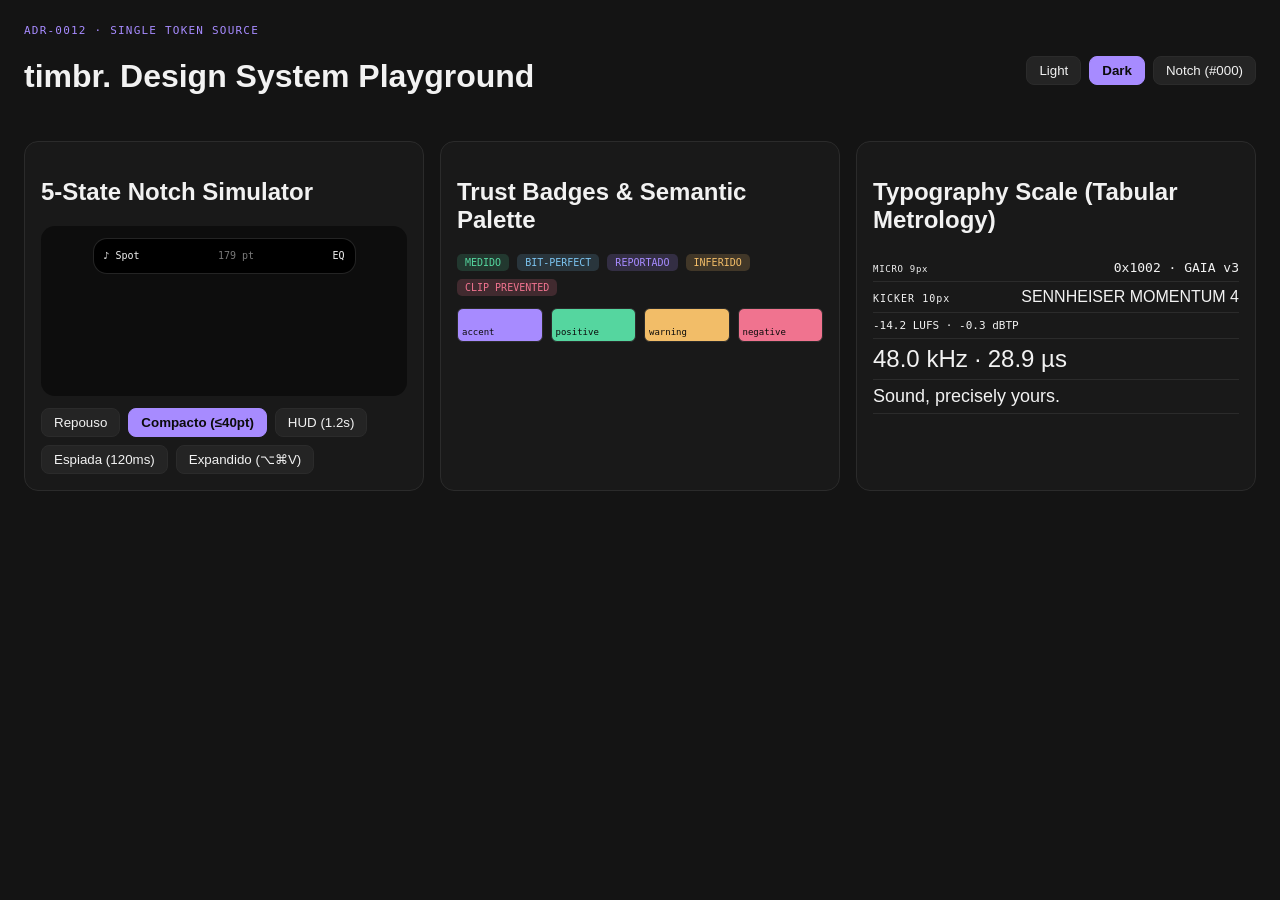
==== design-system/playground/index.html @ c89e57fb "feat(app,extensions,ds): implement timbr. macOS app, MV3 extensions, playground and CI Signed-off-by" ====
<!doctype html>
<html lang="pt-BR" data-surface="dark">
<head>
  <meta charset="utf-8" />
  <meta name="viewport" content="width=device-width, initial-scale=1" />
  <title>timbr. — Design System Playground</title>
  <link rel="stylesheet" href="../generated/tokens.css" />
  <link rel="stylesheet" href="styles.css" />
</head>
<body>
  <header class="topbar">
    <div>
      <div class="eyebrow">ADR-0012 · SINGLE TOKEN SOURCE</div>
      <h1>timbr. Design System Playground</h1>
    </div>
    <div class="surface-switch" role="group" aria-label="Surface mode">
      <button data-surface-btn="light">Light</button>
      <button data-surface-btn="dark" class="active">Dark</button>
      <button data-surface-btn="notch">Notch (#000)</button>
    </div>
  </header>

  <main class="grid">
    <section class="card">
      <h2>5-State Notch Simulator</h2>
      <div class="notch-stage">
        <div id="notchPreview" class="notch-box state-compact">
          <span class="ear left">♪ Spot</span>
          <span class="hardware-notch">179 pt</span>
          <span class="ear right">EQ</span>
        </div>
      </div>
      <div class="pill-row">
        <button data-notch-state="resting">Repouso</button>
        <button data-notch-state="compact" class="active">Compacto (≤40pt)</button>
        <button data-notch-state="hud">HUD (1.2s)</button>
        <button data-notch-state="peek">Espiada (120ms)</button>
        <button data-notch-state="expanded">Expandido (⌥⌘V)</button>
      </div>
    </section>

    <section class="card">
      <h2>Trust Badges & Semantic Palette</h2>
      <div class="badges">
        <span class="badge pos">MEDIDO</span>
        <span class="badge info">BIT-PERFECT</span>
        <span class="badge accent">REPORTADO</span>
        <span class="badge warn">INFERIDO</span>
        <span class="badge neg">CLIP PREVENTED</span>
      </div>
      <div class="swatches" id="swatches"></div>
    </section>

    <section class="card">
      <h2>Typography Scale (Tabular Metrology)</h2>
      <div class="type-row"><span class="micro">MICRO 9px</span><code>0x1002 · GAIA v3</code></div>
      <div class="type-row"><span class="kicker">KICKER 10px</span><span>SENNHEISER MOMENTUM 4</span></div>
      <div class="type-row"><span class="mono-val">-14.2 LUFS · -0.3 dBTP</span></div>
      <div class="type-row"><span class="medium-val">48.0 kHz · 28.9 µs</span></div>
      <div class="type-row"><span class="card-title">Sound, precisely yours.</span></div>
    </section>
  </main>
  <script src="app.js"></script>
</body>
</html>
---- design-system/generated/tokens.css ----
/* GENERATED FILE - DO NOT EDIT BY HAND (ADR-0012) */
:root {
  --timbre-bg-canvas: #FAFAFA;
  --timbre-bg-surface: #FFFFFF;
  --timbre-bg-raised: #FFFFFF;
  --timbre-bg-track: #F8F8F8;
  --timbre-ink-primary: #0B0B0B;
  --timbre-ink-secondary: #585858;
  --timbre-ink-muted: #7D7D7D;
  --timbre-line-default: #E9E9E9;
  --timbre-line-subtle: #F3F3F3;
  --timbre-line-strong: #C4C4C4;
  --timbre-accent-base: #7747FF;
  --timbre-accent-strong: #5528CE;
  --timbre-accent-subtle: rgba(119, 71, 255, 0.13);
  --timbre-accent-controlOn: #7747FF;
  --timbre-semantic-positive: #00774D;
  --timbre-semantic-warning: #9F6202;
  --timbre-semantic-negative: #BB2C54;
  --timbre-semantic-info: #136D9E;
  --timbre-space-1: 4px;
  --timbre-space-2: 8px;
  --timbre-space-3: 12px;
  --timbre-space-4: 16px;
  --timbre-space-5: 20px;
  --timbre-space-6: 24px;
  --timbre-space-8: 32px;
  --timbre-space-10: 40px;
  --timbre-space-12: 48px;
  --timbre-space-16: 64px;
  --timbre-radius-badge: 5px;
  --timbre-radius-control: 8px;
  --timbre-radius-card: 14px;
  --timbre-radius-notchExpanded: 22px;
  --timbre-radius-pill: 9999px;
  --timbre-border-hairlineNotch: 0.5px;
  --timbre-border-default: 1px;
  --timbre-ease-enter: cubic-bezier(0.16, 1, 0.3, 1);
  --timbre-ease-standard: cubic-bezier(0.22, 1, 0.36, 1);
  --timbre-ease-exit: cubic-bezier(0.7, 0, 0.84, 0);
  --timbre-ease-inOut: cubic-bezier(0.65, 0, 0.35, 1);
  --timbre-ease-pressOut: cubic-bezier(0.23, 1, 0.32, 1);
  --timbre-font-sans: Geist, 'SF Pro Text', -apple-system, sans-serif;
  --timbre-font-mono: 'Geist Mono', 'SF Mono', ui-monospace, monospace;
  --timbre-font-serif: 'Geist Serif', 'New York', Georgia, serif;
  --timbre-type-micro-size: 9px;
  --timbre-type-micro-weight: 400;
  --timbre-type-micro-tracking: 0.72px;
  --timbre-type-micro-line-height: 1.2;
  --timbre-type-kicker-size: 10px;
  --timbre-type-kicker-weight: 500;
  --timbre-type-kicker-tracking: 1.0px;
  --timbre-type-kicker-line-height: 1.3;
  --timbre-type-eyebrow-size: 11px;
  --timbre-type-eyebrow-weight: 500;
  --timbre-type-eyebrow-tracking: 1.21px;
  --timbre-type-eyebrow-line-height: 1.4;
  --timbre-type-monoValue-size: 11px;
  --timbre-type-monoValue-weight: 400;
  --timbre-type-monoValue-tracking: 0.22px;
  --timbre-type-monoValue-line-height: 1.3;
  --timbre-type-caption-size: 11px;
  --timbre-type-caption-weight: 400;
  --timbre-type-caption-tracking: -0.11px;
  --timbre-type-caption-line-height: 1.45;
  --timbre-type-small-size: 12px;
  --timbre-type-small-weight: 400;
  --timbre-type-small-tracking: -0.12px;
  --timbre-type-small-line-height: 1.4;
  --timbre-type-body-size: 13.5px;
  --timbre-type-body-weight: 400;
  --timbre-type-body-tracking: -0.14px;
  --timbre-type-body-line-height: 1.4;
  --timbre-type-prose-size: 14.5px;
  --timbre-type-prose-weight: 400;
  --timbre-type-prose-tracking: -0.15px;
  --timbre-type-prose-line-height: 1.6;
  --timbre-type-cardTitle-size: 18px;
  --timbre-type-cardTitle-weight: 500;
  --timbre-type-cardTitle-tracking: -0.45px;
  --timbre-type-cardTitle-line-height: 1.25;
  --timbre-type-mediumValue-size: 24px;
  --timbre-type-mediumValue-weight: 500;
  --timbre-type-mediumValue-tracking: -0.96px;
  --timbre-type-mediumValue-line-height: 1.0;
  --timbre-type-displayValue-size: 36px;
  --timbre-type-displayValue-weight: 500;
  --timbre-type-displayValue-tracking: -1.62px;
  --timbre-type-displayValue-line-height: 1.05;
  --timbre-type-heroTitle-size: 45px;
  --timbre-type-heroTitle-weight: 500;
  --timbre-type-heroTitle-tracking: -2.25px;
  --timbre-type-heroTitle-line-height: 1.01;
  --timbre-type-lyric-size: 16px;
  --timbre-type-lyric-weight: 400;
  --timbre-type-lyric-tracking: -0.08px;
  --timbre-type-lyric-line-height: 1.45;
}
[data-timbre-surface="dark"] {
  --timbre-bg-canvas: #141414;
  --timbre-bg-surface: #191919;
  --timbre-bg-raised: #1F1F1F;
  --timbre-bg-track: #242424;
  --timbre-ink-primary: #F2F2F2;
  --timbre-ink-secondary: #B4B4B4;
  --timbre-ink-muted: #8C8C8C;
  --timbre-line-default: #2B2B2B;
  --timbre-line-subtle: #222222;
  --timbre-line-strong: #484848;
  --timbre-accent-base: #A78BFF;
  --timbre-accent-strong: #C7B7FF;
  --timbre-accent-subtle: rgba(119, 71, 255, 0.22);
  --timbre-accent-controlOn: #8A66FF;
  --timbre-semantic-positive: #55D69F;
  --timbre-semantic-warning: #F2BD68;
  --timbre-semantic-negative: #F0738F;
  --timbre-semantic-info: #7CC4F0;
}
[data-timbre-surface="notch"] {
  --timbre-bg-canvas: #000000;
  --timbre-bg-surface: #000000;
  --timbre-bg-raised: rgba(255, 255, 255, 0.07);
  --timbre-bg-track: rgba(255, 255, 255, 0.12);
  --timbre-ink-primary: #F2F2F2;
  --timbre-ink-secondary: #B4B4B4;
  --timbre-ink-muted: #7A7A7A;
  --timbre-line-default: rgba(255, 255, 255, 0.11);
  --timbre-line-subtle: rgba(255, 255, 255, 0.07);
  --timbre-line-strong: rgba(255, 255, 255, 0.28);
  --timbre-accent-base: #A78BFF;
  --timbre-accent-strong: #C7B7FF;
  --timbre-accent-subtle: rgba(119, 71, 255, 0.26);
  --timbre-accent-controlOn: #A78BFF;
  --timbre-semantic-positive: #55D69F;
  --timbre-semantic-warning: #F2BD68;
  --timbre-semantic-negative: #F0738F;
  --timbre-semantic-info: #7CC4F0;
}
---- design-system/playground/styles.css ----
/* Consumes ../generated/tokens.css directly */
[data-surface="light"] {
  --s-canvas: var(--timbre-bg-canvas);
  --s-surface: var(--timbre-bg-surface);
  --s-track: var(--timbre-bg-track);
  --s-ink: var(--timbre-ink-primary);
  --s-ink2: var(--timbre-ink-secondary);
  --s-line: var(--timbre-line-default);
  --s-accent: var(--timbre-accent-base);
}
[data-surface="dark"] {
  --s-canvas: #141414;
  --s-surface: #191919;
  --s-track: #242424;
  --s-ink: #F2F2F2;
  --s-ink2: #B4B4B4;
  --s-line: #2B2B2B;
  --s-accent: #A78BFF;
}
[data-surface="notch"] {
  --s-canvas: #000000;
  --s-surface: #000000;
  --s-track: rgba(255,255,255,0.12);
  --s-ink: #F2F2F2;
  --s-ink2: #B4B4B4;
  --s-line: rgba(255,255,255,0.11);
  --s-accent: #A78BFF;
}
* { box-sizing: border-box; }
body {
  margin: 0; padding: var(--timbre-space-6);
  background: var(--s-canvas); color: var(--s-ink);
  font-family: var(--timbre-font-sans);
  transition: background 240ms var(--timbre-ease-standard);
}
.topbar { display: flex; justify-content: space-between; align-items: center; margin-bottom: var(--timbre-space-6); }
.eyebrow { font-family: var(--timbre-font-mono); font-size: var(--timbre-type-eyebrow-size); letter-spacing: var(--timbre-type-eyebrow-tracking); color: var(--s-accent); }
.grid { display: grid; grid-template-columns: repeat(auto-fit, minmax(320px, 1fr)); gap: var(--timbre-space-4); }
.card { background: var(--s-surface); border: 1px solid var(--s-line); border-radius: var(--timbre-radius-card); padding: var(--timbre-space-4); }
.surface-switch, .pill-row, .badges { display: flex; flex-wrap: wrap; gap: var(--timbre-space-2); }
button { background: var(--s-track); color: var(--s-ink); border: 1px solid var(--s-line); border-radius: var(--timbre-radius-control); padding: 6px 12px; cursor: pointer; }
button.active { background: var(--s-accent); color: #0B0B0B; border-color: var(--s-accent); font-weight: 600; }
.notch-stage { background: #0D0D0D; border-radius: var(--timbre-radius-card); min-height: 170px; display: flex; justify-content: center; align-items: flex-start; padding-top: 12px; margin-bottom: var(--timbre-space-3); }
.notch-box { background: #000000; color: #F2F2F2; border: 1px solid rgba(255,255,255,0.14); transition: all 320ms var(--timbre-ease-enter); display: flex; align-items: center; justify-content: space-between; padding: 0 10px; }
.notch-box.state-resting { width: 179px; height: 32px; border-radius: 0 0 12px 12px; font-size: 10px; justify-content: center; color: #7A7A7A; }
.notch-box.state-compact { width: 263px; height: 36px; border-radius: 14px; }
.notch-box.state-hud { width: 300px; height: 54px; border-radius: 22px; }
.notch-box.state-peek { width: 340px; height: 104px; border-radius: 22px; }
.notch-box.state-expanded { width: 380px; height: 150px; border-radius: 22px; }
.ear { font-family: var(--timbre-font-mono); font-size: 10px; max-width: 40px; overflow: hidden; }
.hardware-notch { font-family: var(--timbre-font-mono); font-size: 10px; color: #7A7A7A; }
.badge { font-family: var(--timbre-font-mono); font-size: 10px; padding: 3px 8px; border-radius: var(--timbre-radius-badge); }
.badge.pos { background: rgba(85,214,159,0.16); color: #55D69F; }
.badge.info { background: rgba(124,196,240,0.16); color: #7CC4F0; }
.badge.accent { background: rgba(167,139,255,0.18); color: #A78BFF; }
.badge.warn { background: rgba(242,189,104,0.18); color: #F2BD68; }
.badge.neg { background: rgba(240,115,143,0.18); color: #F0738F; }
.swatches { display: grid; grid-template-columns: repeat(4, 1fr); gap: 8px; margin-top: 12px; }
.swatch { height: 34px; border-radius: 6px; border: 1px solid var(--s-line); display: flex; align-items: flex-end; padding: 4px; font-size: 9px; font-family: var(--timbre-font-mono); }
.type-row { display: flex; justify-content: space-between; align-items: baseline; padding: 6px 0; border-bottom: 1px solid var(--s-line); }
.micro { font-family: var(--timbre-font-mono); font-size: 9px; letter-spacing: 0.72px; }
.kicker { font-family: var(--timbre-font-mono); font-size: 10px; letter-spacing: 1px; }
.mono-val { font-family: var(--timbre-font-mono); font-size: 11px; font-variant-numeric: tabular-nums; }
.medium-val { font-size: 24px; font-weight: 500; font-variant-numeric: tabular-nums; }
.card-title { font-size: 18px; font-weight: 500; }
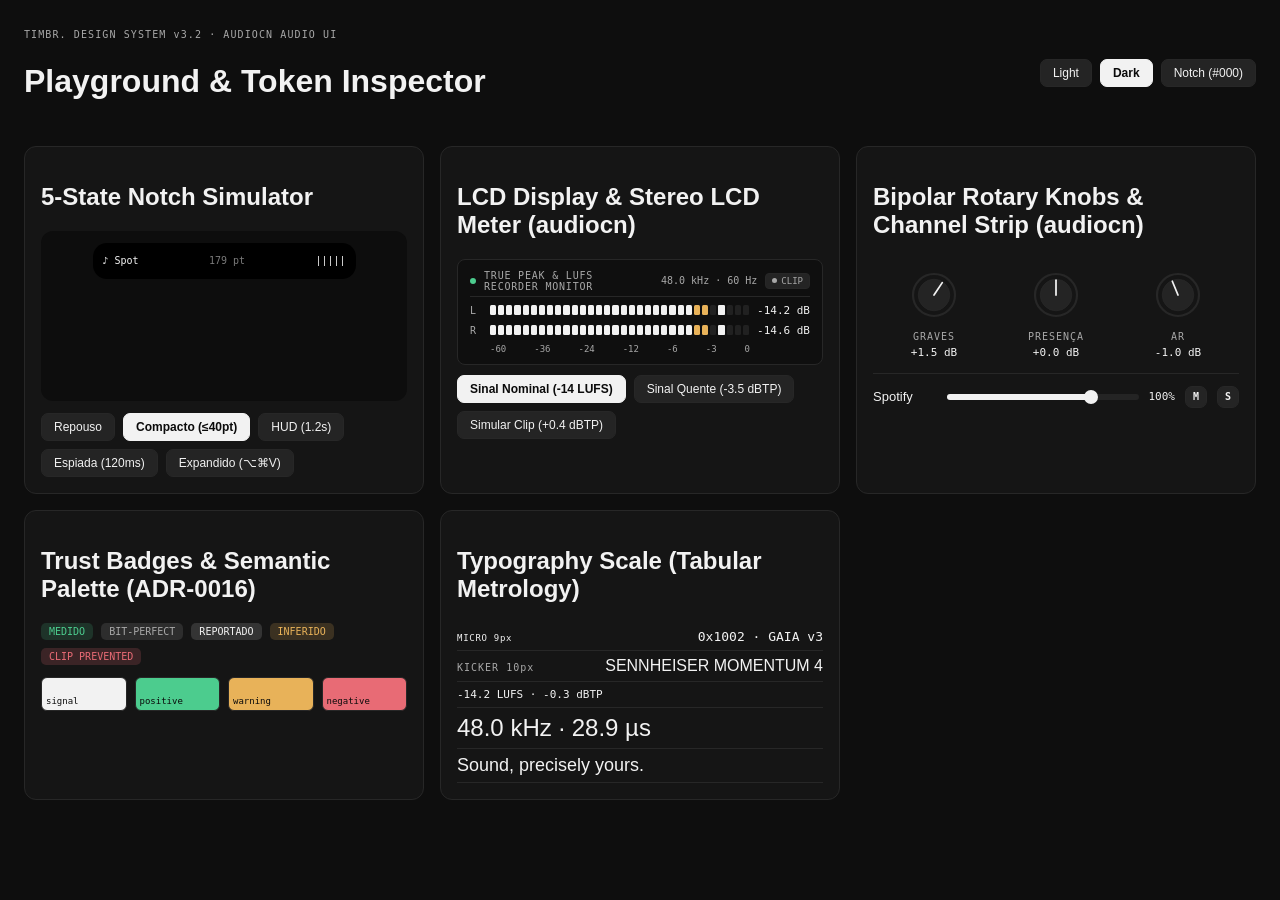
==== commit 01d8d13d: "feat(ui): adopt audiocn audio UI primitives, metrology math & LCD/knob console controls" ====
--- a/design-system/playground/index.html
+++ b/design-system/playground/index.html
@@ -2,18 +2,17 @@
 <html lang="pt-BR" data-surface="dark">
 <head>
   <meta charset="utf-8" />
-  <meta name="viewport" content="width=device-width, initial-scale=1" />
-  <title>timbr. — Design System Playground</title>
+  <title>timbr. Design System Playground v3.2 (audiocn Audio UI)</title>
   <link rel="stylesheet" href="../generated/tokens.css" />
   <link rel="stylesheet" href="styles.css" />
 </head>
 <body>
   <header class="topbar">
     <div>
-      <div class="eyebrow">ADR-0012 · SINGLE TOKEN SOURCE</div>
-      <h1>timbr. Design System Playground</h1>
+      <span class="eyebrow">TIMBR. DESIGN SYSTEM v3.2 · AUDIOCN AUDIO UI</span>
+      <h1>Playground &amp; Token Inspector</h1>
     </div>
-    <div class="surface-switch" role="group" aria-label="Surface mode">
+    <div class="surface-switch">
       <button data-surface-btn="light">Light</button>
       <button data-surface-btn="dark" class="active">Dark</button>
       <button data-surface-btn="notch">Notch (#000)</button>
@@ -27,7 +26,7 @@
         <div id="notchPreview" class="notch-box state-compact">
           <span class="ear left">♪ Spot</span>
           <span class="hardware-notch">179 pt</span>
-          <span class="ear right">EQ</span>
+          <span class="ear right">|||||</span>
         </div>
       </div>
       <div class="pill-row">
@@ -40,7 +39,92 @@
     </section>
 
     <section class="card">
-      <h2>Trust Badges & Semantic Palette</h2>
+      <h2>LCD Display &amp; Stereo LCD Meter (audiocn)</h2>
+      <div class="lcd-display">
+        <div class="lcd-header">
+          <span class="lcd-dot"></span>
+          <span class="lcd-title">TRUE PEAK &amp; LUFS RECORDER MONITOR</span>
+          <span class="lcd-meta">48.0 kHz · 60 Hz</span>
+          <button id="clipResetBtn" class="clip-indicator" title="Clique para zerar latch">
+            <span class="clip-dot"></span>
+            <span id="clipLabel">CLIP</span>
+          </button>
+        </div>
+        <div class="lcd-meter-row">
+          <span class="lcd-ch">L</span>
+          <div id="lcdSegsL" class="lcd-segments"></div>
+          <span id="lcdReadoutL" class="db-readout">-14.2 dB</span>
+        </div>
+        <div class="lcd-meter-row">
+          <span class="lcd-ch">R</span>
+          <div id="lcdSegsR" class="lcd-segments"></div>
+          <span id="lcdReadoutR" class="db-readout">-14.6 dB</span>
+        </div>
+        <div class="db-scale">
+          <span>-60</span><span>-36</span><span>-24</span><span>-12</span><span>-6</span><span>-3</span><span>0</span>
+        </div>
+      </div>
+      <div class="pill-row" style="margin-top:10px;">
+        <button id="simNormalBtn" class="active">Sinal Nominal (-14 LUFS)</button>
+        <button id="simHotBtn">Sinal Quente (-3.5 dBTP)</button>
+        <button id="simClipBtn">Simular Clip (+0.4 dBTP)</button>
+      </div>
+    </section>
+
+    <section class="card">
+      <h2>Bipolar Rotary Knobs &amp; Channel Strip (audiocn)</h2>
+      <div class="knob-row">
+        <div class="knob-cell">
+          <div class="knob-dial" data-knob="bass" data-val="1.5">
+            <svg viewBox="0 0 64 64" width="56" height="56">
+              <circle cx="32" cy="32" r="24" class="knob-track" />
+              <circle cx="32" cy="32" r="18" class="knob-cap" />
+              <line x1="32" y1="32" x2="32" y2="15" class="knob-pointer" id="knobPtrBass" />
+            </svg>
+          </div>
+          <span class="kicker">GRAVES</span>
+          <span class="db-readout" id="knobValBass">+1.5 dB</span>
+        </div>
+        <div class="knob-cell">
+          <div class="knob-dial" data-knob="presence" data-val="0.0">
+            <svg viewBox="0 0 64 64" width="56" height="56">
+              <circle cx="32" cy="32" r="24" class="knob-track" />
+              <circle cx="32" cy="32" r="18" class="knob-cap" />
+              <line x1="32" y1="32" x2="32" y2="15" class="knob-pointer" id="knobPtrPresence" />
+            </svg>
+          </div>
+          <span class="kicker">PRESENÇA</span>
+          <span class="db-readout" id="knobValPresence">+0.0 dB</span>
+        </div>
+        <div class="knob-cell">
+          <div class="knob-dial" data-knob="air" data-val="-1.0">
+            <svg viewBox="0 0 64 64" width="56" height="56">
+              <circle cx="32" cy="32" r="24" class="knob-track" />
+              <circle cx="32" cy="32" r="18" class="knob-cap" />
+              <line x1="32" y1="32" x2="32" y2="15" class="knob-pointer" id="knobPtrAir" />
+            </svg>
+          </div>
+          <span class="kicker">AR</span>
+          <span class="db-readout" id="knobValAir">-1.0 dB</span>
+        </div>
+      </div>
+
+      <div class="channel-strip">
+        <span class="strip-label">Spotify</span>
+        <div class="fader-track">
+          <div class="fader-meter" style="width: 68%"></div>
+          <div class="fader-fill" style="width: 75%"></div>
+          <div class="fader-unity" style="left: 75%"></div>
+          <div class="fader-thumb" style="left: 75%"></div>
+        </div>
+        <span class="db-readout">100%</span>
+        <button class="ch-toggle" id="muteToggleBtn" title="Mute (M)">M</button>
+        <button class="ch-toggle" id="soloToggleBtn" title="Solo (S)">S</button>
+      </div>
+    </section>
+
+    <section class="card">
+      <h2>Trust Badges &amp; Semantic Palette (ADR-0016)</h2>
       <div class="badges">
         <span class="badge pos">MEDIDO</span>
         <span class="badge info">BIT-PERFECT</span>
--- a/design-system/generated/tokens.css
+++ b/design-system/generated/tokens.css
@@ -1,23 +1,32 @@
 /* GENERATED FILE - DO NOT EDIT BY HAND (ADR-0012) */
 :root {
-  --timbre-bg-canvas: #FAFAFA;
+  --timbre-bg-canvas: #F5F5F2;
   --timbre-bg-surface: #FFFFFF;
   --timbre-bg-raised: #FFFFFF;
-  --timbre-bg-track: #F8F8F8;
-  --timbre-ink-primary: #0B0B0B;
-  --timbre-ink-secondary: #585858;
-  --timbre-ink-muted: #7D7D7D;
-  --timbre-line-default: #E9E9E9;
-  --timbre-line-subtle: #F3F3F3;
-  --timbre-line-strong: #C4C4C4;
-  --timbre-accent-base: #7747FF;
-  --timbre-accent-strong: #5528CE;
-  --timbre-accent-subtle: rgba(119, 71, 255, 0.13);
-  --timbre-accent-controlOn: #7747FF;
-  --timbre-semantic-positive: #00774D;
-  --timbre-semantic-warning: #9F6202;
-  --timbre-semantic-negative: #BB2C54;
-  --timbre-semantic-info: #136D9E;
+  --timbre-bg-sidebar: #EEEEEA;
+  --timbre-bg-inset: #F7F7F5;
+  --timbre-bg-track: #E6E6E2;
+  --timbre-bg-hover: rgba(17, 17, 17, 0.04);
+  --timbre-bg-selected: rgba(17, 17, 17, 0.07);
+  --timbre-ink-primary: #111111;
+  --timbre-ink-secondary: #5C5C58;
+  --timbre-ink-muted: #8C8C87;
+  --timbre-ink-faint: #B4B4AF;
+  --timbre-ink-inverse: #FFFFFF;
+  --timbre-line-default: rgba(17, 17, 17, 0.09);
+  --timbre-line-subtle: rgba(17, 17, 17, 0.055);
+  --timbre-line-strong: rgba(17, 17, 17, 0.18);
+  --timbre-line-grid: rgba(17, 17, 17, 0.06);
+  --timbre-accent-base: #111111;
+  --timbre-accent-strong: #000000;
+  --timbre-accent-subtle: rgba(17, 17, 17, 0.08);
+  --timbre-accent-fill: rgba(17, 17, 17, 0.05);
+  --timbre-accent-controlOn: #111111;
+  --timbre-accent-signal: #111111;
+  --timbre-semantic-positive: #1E8A5A;
+  --timbre-semantic-warning: #B06A00;
+  --timbre-semantic-negative: #C2334D;
+  --timbre-semantic-info: #2D6CB0;
   --timbre-space-1: 4px;
   --timbre-space-2: 8px;
   --timbre-space-3: 12px;
@@ -29,110 +38,153 @@
   --timbre-space-12: 48px;
   --timbre-space-16: 64px;
   --timbre-radius-badge: 5px;
-  --timbre-radius-control: 8px;
-  --timbre-radius-card: 14px;
-  --timbre-radius-notchExpanded: 22px;
+  --timbre-radius-control: 7px;
+  --timbre-radius-field: 8px;
+  --timbre-radius-card: 12px;
+  --timbre-radius-panel: 16px;
+  --timbre-radius-notchExpanded: 24px;
+  --timbre-radius-notchShoulder: 7px;
   --timbre-radius-pill: 9999px;
-  --timbre-border-hairlineNotch: 0.5px;
+  --timbre-radius-notchShoulderOpen: 14px;
+  --timbre-border-hairline: 0.5px;
   --timbre-border-default: 1px;
+  --timbre-border-hairlineNotch: 0px;
   --timbre-ease-enter: cubic-bezier(0.16, 1, 0.3, 1);
   --timbre-ease-standard: cubic-bezier(0.22, 1, 0.36, 1);
   --timbre-ease-exit: cubic-bezier(0.7, 0, 0.84, 0);
   --timbre-ease-inOut: cubic-bezier(0.65, 0, 0.35, 1);
   --timbre-ease-pressOut: cubic-bezier(0.23, 1, 0.32, 1);
-  --timbre-font-sans: Geist, 'SF Pro Text', -apple-system, sans-serif;
-  --timbre-font-mono: 'Geist Mono', 'SF Mono', ui-monospace, monospace;
-  --timbre-font-serif: 'Geist Serif', 'New York', Georgia, serif;
+  --timbre-font-sans: 'SF Pro', -apple-system, BlinkMacSystemFont, Geist, sans-serif;
+  --timbre-font-mono: 'SF Mono', ui-monospace, 'Geist Mono', monospace;
+  --timbre-font-serif: 'New York', ui-serif, Georgia, serif;
   --timbre-type-micro-size: 9px;
-  --timbre-type-micro-weight: 400;
-  --timbre-type-micro-tracking: 0.72px;
+  --timbre-type-micro-weight: 500;
+  --timbre-type-micro-tracking: 0.6px;
   --timbre-type-micro-line-height: 1.2;
-  --timbre-type-kicker-size: 10px;
-  --timbre-type-kicker-weight: 500;
-  --timbre-type-kicker-tracking: 1.0px;
-  --timbre-type-kicker-line-height: 1.3;
-  --timbre-type-eyebrow-size: 11px;
+  --timbre-type-eyebrow-size: 10px;
   --timbre-type-eyebrow-weight: 500;
-  --timbre-type-eyebrow-tracking: 1.21px;
-  --timbre-type-eyebrow-line-height: 1.4;
+  --timbre-type-eyebrow-tracking: 1.1px;
+  --timbre-type-eyebrow-line-height: 1.3;
   --timbre-type-monoValue-size: 11px;
   --timbre-type-monoValue-weight: 400;
-  --timbre-type-monoValue-tracking: 0.22px;
+  --timbre-type-monoValue-tracking: 0px;
   --timbre-type-monoValue-line-height: 1.3;
+  --timbre-type-monoSmall-size: 10px;
+  --timbre-type-monoSmall-weight: 400;
+  --timbre-type-monoSmall-tracking: 0px;
+  --timbre-type-monoSmall-line-height: 1.3;
   --timbre-type-caption-size: 11px;
   --timbre-type-caption-weight: 400;
-  --timbre-type-caption-tracking: -0.11px;
-  --timbre-type-caption-line-height: 1.45;
+  --timbre-type-caption-tracking: 0.06px;
+  --timbre-type-caption-line-height: 1.4;
   --timbre-type-small-size: 12px;
   --timbre-type-small-weight: 400;
-  --timbre-type-small-tracking: -0.12px;
+  --timbre-type-small-tracking: 0px;
   --timbre-type-small-line-height: 1.4;
-  --timbre-type-body-size: 13.5px;
+  --timbre-type-body-size: 13px;
   --timbre-type-body-weight: 400;
-  --timbre-type-body-tracking: -0.14px;
-  --timbre-type-body-line-height: 1.4;
-  --timbre-type-prose-size: 14.5px;
+  --timbre-type-body-tracking: -0.08px;
+  --timbre-type-body-line-height: 1.45;
+  --timbre-type-bodyStrong-size: 13px;
+  --timbre-type-bodyStrong-weight: 600;
+  --timbre-type-bodyStrong-tracking: -0.1px;
+  --timbre-type-bodyStrong-line-height: 1.4;
+  --timbre-type-prose-size: 14px;
   --timbre-type-prose-weight: 400;
   --timbre-type-prose-tracking: -0.15px;
-  --timbre-type-prose-line-height: 1.6;
-  --timbre-type-cardTitle-size: 18px;
-  --timbre-type-cardTitle-weight: 500;
-  --timbre-type-cardTitle-tracking: -0.45px;
-  --timbre-type-cardTitle-line-height: 1.25;
-  --timbre-type-mediumValue-size: 24px;
+  --timbre-type-prose-line-height: 1.55;
+  --timbre-type-cardTitle-size: 14px;
+  --timbre-type-cardTitle-weight: 600;
+  --timbre-type-cardTitle-tracking: -0.2px;
+  --timbre-type-cardTitle-line-height: 1.3;
+  --timbre-type-sectionTitle-size: 17px;
+  --timbre-type-sectionTitle-weight: 600;
+  --timbre-type-sectionTitle-tracking: -0.35px;
+  --timbre-type-sectionTitle-line-height: 1.25;
+  --timbre-type-pageTitle-size: 28px;
+  --timbre-type-pageTitle-weight: 600;
+  --timbre-type-pageTitle-tracking: -0.9px;
+  --timbre-type-pageTitle-line-height: 1.1;
+  --timbre-type-mediumValue-size: 22px;
   --timbre-type-mediumValue-weight: 500;
-  --timbre-type-mediumValue-tracking: -0.96px;
-  --timbre-type-mediumValue-line-height: 1.0;
-  --timbre-type-displayValue-size: 36px;
+  --timbre-type-mediumValue-tracking: -0.6px;
+  --timbre-type-mediumValue-line-height: 1.05;
+  --timbre-type-displayValue-size: 34px;
   --timbre-type-displayValue-weight: 500;
-  --timbre-type-displayValue-tracking: -1.62px;
-  --timbre-type-displayValue-line-height: 1.05;
-  --timbre-type-heroTitle-size: 45px;
-  --timbre-type-heroTitle-weight: 500;
-  --timbre-type-heroTitle-tracking: -2.25px;
-  --timbre-type-heroTitle-line-height: 1.01;
+  --timbre-type-displayValue-tracking: -1.3px;
+  --timbre-type-displayValue-line-height: 1.0;
+  --timbre-type-heroTitle-size: 28px;
+  --timbre-type-heroTitle-weight: 600;
+  --timbre-type-heroTitle-tracking: -0.9px;
+  --timbre-type-heroTitle-line-height: 1.1;
+  --timbre-type-notchTitle-size: 13px;
+  --timbre-type-notchTitle-weight: 600;
+  --timbre-type-notchTitle-tracking: -0.15px;
+  --timbre-type-notchTitle-line-height: 1.2;
+  --timbre-type-notchValue-size: 22px;
+  --timbre-type-notchValue-weight: 500;
+  --timbre-type-notchValue-tracking: -0.7px;
+  --timbre-type-notchValue-line-height: 1.0;
   --timbre-type-lyric-size: 16px;
   --timbre-type-lyric-weight: 400;
-  --timbre-type-lyric-tracking: -0.08px;
+  --timbre-type-lyric-tracking: -0.1px;
   --timbre-type-lyric-line-height: 1.45;
 }
 [data-timbre-surface="dark"] {
-  --timbre-bg-canvas: #141414;
-  --timbre-bg-surface: #191919;
-  --timbre-bg-raised: #1F1F1F;
-  --timbre-bg-track: #242424;
-  --timbre-ink-primary: #F2F2F2;
-  --timbre-ink-secondary: #B4B4B4;
-  --timbre-ink-muted: #8C8C8C;
-  --timbre-line-default: #2B2B2B;
-  --timbre-line-subtle: #222222;
-  --timbre-line-strong: #484848;
-  --timbre-accent-base: #A78BFF;
-  --timbre-accent-strong: #C7B7FF;
-  --timbre-accent-subtle: rgba(119, 71, 255, 0.22);
-  --timbre-accent-controlOn: #8A66FF;
-  --timbre-semantic-positive: #55D69F;
-  --timbre-semantic-warning: #F2BD68;
-  --timbre-semantic-negative: #F0738F;
-  --timbre-semantic-info: #7CC4F0;
+  --timbre-bg-canvas: #0B0B0C;
+  --timbre-bg-surface: #131314;
+  --timbre-bg-raised: #19191B;
+  --timbre-bg-sidebar: #0E0E0F;
+  --timbre-bg-inset: #101011;
+  --timbre-bg-track: #262628;
+  --timbre-bg-hover: rgba(255, 255, 255, 0.04);
+  --timbre-bg-selected: rgba(255, 255, 255, 0.075);
+  --timbre-ink-primary: #F3F3F1;
+  --timbre-ink-secondary: #A3A3A0;
+  --timbre-ink-muted: #6F6F6C;
+  --timbre-ink-faint: #4A4A48;
+  --timbre-ink-inverse: #0B0B0C;
+  --timbre-line-default: rgba(255, 255, 255, 0.075);
+  --timbre-line-subtle: rgba(255, 255, 255, 0.045);
+  --timbre-line-strong: rgba(255, 255, 255, 0.15);
+  --timbre-line-grid: rgba(255, 255, 255, 0.05);
+  --timbre-accent-base: #F3F3F1;
+  --timbre-accent-strong: #FFFFFF;
+  --timbre-accent-subtle: rgba(255, 255, 255, 0.10);
+  --timbre-accent-fill: rgba(255, 255, 255, 0.06);
+  --timbre-accent-controlOn: #F3F3F1;
+  --timbre-accent-signal: #F3F3F1;
+  --timbre-semantic-positive: #4CC38A;
+  --timbre-semantic-warning: #E9A23B;
+  --timbre-semantic-negative: #F2637E;
+  --timbre-semantic-info: #6AB0E8;
 }
 [data-timbre-surface="notch"] {
   --timbre-bg-canvas: #000000;
   --timbre-bg-surface: #000000;
   --timbre-bg-raised: rgba(255, 255, 255, 0.07);
-  --timbre-bg-track: rgba(255, 255, 255, 0.12);
-  --timbre-ink-primary: #F2F2F2;
-  --timbre-ink-secondary: #B4B4B4;
-  --timbre-ink-muted: #7A7A7A;
-  --timbre-line-default: rgba(255, 255, 255, 0.11);
-  --timbre-line-subtle: rgba(255, 255, 255, 0.07);
-  --timbre-line-strong: rgba(255, 255, 255, 0.28);
-  --timbre-accent-base: #A78BFF;
-  --timbre-accent-strong: #C7B7FF;
-  --timbre-accent-subtle: rgba(119, 71, 255, 0.26);
-  --timbre-accent-controlOn: #A78BFF;
-  --timbre-semantic-positive: #55D69F;
-  --timbre-semantic-warning: #F2BD68;
-  --timbre-semantic-negative: #F0738F;
-  --timbre-semantic-info: #7CC4F0;
+  --timbre-bg-sidebar: #000000;
+  --timbre-bg-inset: rgba(255, 255, 255, 0.04);
+  --timbre-bg-track: rgba(255, 255, 255, 0.16);
+  --timbre-bg-hover: rgba(255, 255, 255, 0.06);
+  --timbre-bg-selected: rgba(255, 255, 255, 0.11);
+  --timbre-ink-primary: #FFFFFF;
+  --timbre-ink-secondary: #A1A1A1;
+  --timbre-ink-muted: #6A6A6A;
+  --timbre-ink-faint: #3E3E3E;
+  --timbre-ink-inverse: #000000;
+  --timbre-line-default: rgba(255, 255, 255, 0.09);
+  --timbre-line-subtle: rgba(255, 255, 255, 0.06);
+  --timbre-line-strong: rgba(255, 255, 255, 0.18);
+  --timbre-line-grid: rgba(255, 255, 255, 0.05);
+  --timbre-accent-base: #FFFFFF;
+  --timbre-accent-strong: #FFFFFF;
+  --timbre-accent-subtle: rgba(255, 255, 255, 0.12);
+  --timbre-accent-fill: rgba(255, 255, 255, 0.07);
+  --timbre-accent-controlOn: #FFFFFF;
+  --timbre-accent-signal: #FFFFFF;
+  --timbre-semantic-positive: #4CC38A;
+  --timbre-semantic-warning: #F0AA45;
+  --timbre-semantic-negative: #F2637E;
+  --timbre-semantic-info: #6AB0E8;
 }
--- a/design-system/playground/styles.css
+++ b/design-system/playground/styles.css
@@ -1,4 +1,4 @@
-/* Consumes ../generated/tokens.css directly */
+/* Consumes ../generated/tokens.css directly (ADR-0016 Achromatic Identity) */
 [data-surface="light"] {
   --s-canvas: var(--timbre-bg-canvas);
   --s-surface: var(--timbre-bg-surface);
@@ -9,22 +9,22 @@
   --s-accent: var(--timbre-accent-base);
 }
 [data-surface="dark"] {
-  --s-canvas: #141414;
-  --s-surface: #191919;
+  --s-canvas: #0E0E0E;
+  --s-surface: #151515;
   --s-track: #242424;
   --s-ink: #F2F2F2;
-  --s-ink2: #B4B4B4;
-  --s-line: #2B2B2B;
-  --s-accent: #A78BFF;
+  --s-ink2: #A8A8A8;
+  --s-line: #272727;
+  --s-accent: #F2F2F2;
 }
 [data-surface="notch"] {
   --s-canvas: #000000;
   --s-surface: #000000;
   --s-track: rgba(255,255,255,0.12);
-  --s-ink: #F2F2F2;
-  --s-ink2: #B4B4B4;
+  --s-ink: #F5F5F5;
+  --s-ink2: #B0B0B0;
   --s-line: rgba(255,255,255,0.11);
-  --s-accent: #A78BFF;
+  --s-accent: #FFFFFF;
 }
 * { box-sizing: border-box; }
 body {
@@ -34,14 +34,14 @@
   transition: background 240ms var(--timbre-ease-standard);
 }
 .topbar { display: flex; justify-content: space-between; align-items: center; margin-bottom: var(--timbre-space-6); }
-.eyebrow { font-family: var(--timbre-font-mono); font-size: var(--timbre-type-eyebrow-size); letter-spacing: var(--timbre-type-eyebrow-tracking); color: var(--s-accent); }
-.grid { display: grid; grid-template-columns: repeat(auto-fit, minmax(320px, 1fr)); gap: var(--timbre-space-4); }
+.eyebrow { font-family: var(--timbre-font-mono); font-size: var(--timbre-type-eyebrow-size); letter-spacing: var(--timbre-type-eyebrow-tracking); color: var(--s-ink2); }
+.grid { display: grid; grid-template-columns: repeat(auto-fit, minmax(340px, 1fr)); gap: var(--timbre-space-4); }
 .card { background: var(--s-surface); border: 1px solid var(--s-line); border-radius: var(--timbre-radius-card); padding: var(--timbre-space-4); }
 .surface-switch, .pill-row, .badges { display: flex; flex-wrap: wrap; gap: var(--timbre-space-2); }
-button { background: var(--s-track); color: var(--s-ink); border: 1px solid var(--s-line); border-radius: var(--timbre-radius-control); padding: 6px 12px; cursor: pointer; }
+button { background: var(--s-track); color: var(--s-ink); border: 1px solid var(--s-line); border-radius: var(--timbre-radius-control); padding: 6px 12px; cursor: pointer; font-size: 12px; }
 button.active { background: var(--s-accent); color: #0B0B0B; border-color: var(--s-accent); font-weight: 600; }
 .notch-stage { background: #0D0D0D; border-radius: var(--timbre-radius-card); min-height: 170px; display: flex; justify-content: center; align-items: flex-start; padding-top: 12px; margin-bottom: var(--timbre-space-3); }
-.notch-box { background: #000000; color: #F2F2F2; border: 1px solid rgba(255,255,255,0.14); transition: all 320ms var(--timbre-ease-enter); display: flex; align-items: center; justify-content: space-between; padding: 0 10px; }
+.notch-box { background: #000000; color: #F5F5F5; transition: all 320ms var(--timbre-ease-enter); display: flex; align-items: center; justify-content: space-between; padding: 0 10px; }
 .notch-box.state-resting { width: 179px; height: 32px; border-radius: 0 0 12px 12px; font-size: 10px; justify-content: center; color: #7A7A7A; }
 .notch-box.state-compact { width: 263px; height: 36px; border-radius: 14px; }
 .notch-box.state-hud { width: 300px; height: 54px; border-radius: 22px; }
@@ -50,16 +50,65 @@
 .ear { font-family: var(--timbre-font-mono); font-size: 10px; max-width: 40px; overflow: hidden; }
 .hardware-notch { font-family: var(--timbre-font-mono); font-size: 10px; color: #7A7A7A; }
 .badge { font-family: var(--timbre-font-mono); font-size: 10px; padding: 3px 8px; border-radius: var(--timbre-radius-badge); }
-.badge.pos { background: rgba(85,214,159,0.16); color: #55D69F; }
-.badge.info { background: rgba(124,196,240,0.16); color: #7CC4F0; }
-.badge.accent { background: rgba(167,139,255,0.18); color: #A78BFF; }
-.badge.warn { background: rgba(242,189,104,0.18); color: #F2BD68; }
-.badge.neg { background: rgba(240,115,143,0.18); color: #F0738F; }
+.badge.pos { background: rgba(76,204,142,0.16); color: #4CCC8E; }
+.badge.info { background: rgba(168,168,168,0.16); color: #A8A8A8; }
+.badge.accent { background: rgba(242,242,242,0.14); color: var(--s-ink); }
+.badge.warn { background: rgba(232,178,89,0.18); color: #E8B259; }
+.badge.neg { background: rgba(232,107,117,0.18); color: #E86B75; }
 .swatches { display: grid; grid-template-columns: repeat(4, 1fr); gap: 8px; margin-top: 12px; }
 .swatch { height: 34px; border-radius: 6px; border: 1px solid var(--s-line); display: flex; align-items: flex-end; padding: 4px; font-size: 9px; font-family: var(--timbre-font-mono); }
 .type-row { display: flex; justify-content: space-between; align-items: baseline; padding: 6px 0; border-bottom: 1px solid var(--s-line); }
 .micro { font-family: var(--timbre-font-mono); font-size: 9px; letter-spacing: 0.72px; }
-.kicker { font-family: var(--timbre-font-mono); font-size: 10px; letter-spacing: 1px; }
-.mono-val { font-family: var(--timbre-font-mono); font-size: 11px; font-variant-numeric: tabular-nums; }
+.kicker { font-family: var(--timbre-font-mono); font-size: 10px; letter-spacing: 1px; color: var(--s-ink2); }
+.mono-val, .db-readout { font-family: var(--timbre-font-mono); font-size: 11px; font-variant-numeric: tabular-nums; }
 .medium-val { font-size: 24px; font-weight: 500; font-variant-numeric: tabular-nums; }
 .card-title { font-size: 18px; font-weight: 500; }
+
+/* audiocn LCD Display & Stereo LCD Meter */
+.lcd-display {
+  background: rgba(0,0,0,0.28);
+  border: 1px solid var(--s-line);
+  border-radius: 8px;
+  padding: 10px 12px;
+  display: flex; flex-direction: column; gap: 7px;
+}
+.lcd-header { display: flex; align-items: center; gap: 8px; padding-bottom: 4px; border-bottom: 1px solid var(--s-line); }
+.lcd-dot { width: 6px; height: 6px; border-radius: 50%; background: #4CCC8E; }
+.lcd-title { font-family: var(--timbre-font-mono); font-size: 10px; letter-spacing: 0.8px; color: var(--s-ink2); flex: 1; }
+.lcd-meta { font-family: var(--timbre-font-mono); font-size: 10px; color: var(--s-ink2); }
+.clip-indicator {
+  display: inline-flex; align-items: center; gap: 4px;
+  font-family: var(--timbre-font-mono); font-size: 9px;
+  padding: 2px 6px; border-radius: 4px;
+  background: var(--s-track); color: var(--s-ink2); border: 1px solid var(--s-line);
+}
+.clip-indicator.latched {
+  background: rgba(232,107,117,0.18); color: #E86B75; border-color: rgba(232,107,117,0.55);
+}
+.clip-dot { width: 5px; height: 5px; border-radius: 50%; background: currentColor; }
+.lcd-meter-row { display: flex; align-items: center; gap: 8px; }
+.lcd-ch { font-family: var(--timbre-font-mono); font-size: 10px; width: 12px; color: var(--s-ink2); }
+.lcd-segments { flex: 1; display: grid; grid-template-columns: repeat(32, 1fr); gap: 2px; height: 10px; }
+.lcd-seg { border-radius: 1.5px; background: rgba(255,255,255,0.08); }
+.lcd-seg.lit-safe { background: var(--s-ink); }
+.lcd-seg.lit-warn { background: #E8B259; }
+.lcd-seg.lit-clip { background: #E86B75; }
+.lcd-seg.peak-hold { box-shadow: inset 0 0 0 1px var(--s-ink); background: var(--s-ink); }
+.db-scale { display: flex; justify-content: space-between; padding: 0 60px 0 20px; font-family: var(--timbre-font-mono); font-size: 9px; color: var(--s-ink2); }
+
+/* audiocn Knobs & Channel Strip */
+.knob-row { display: flex; justify-content: space-around; padding: 8px 0 14px; border-bottom: 1px solid var(--s-line); margin-bottom: 12px; }
+.knob-cell { display: flex; flex-direction: column; align-items: center; gap: 4px; cursor: ns-resize; user-select: none; }
+.knob-track { fill: none; stroke: var(--s-line); stroke-width: 2.5; }
+.knob-cap { fill: var(--s-track); stroke: var(--s-line); stroke-width: 1; }
+.knob-pointer { stroke: var(--s-ink); stroke-width: 2; stroke-linecap: round; transform-origin: 32px 32px; }
+.channel-strip { display: flex; align-items: center; gap: 10px; }
+.strip-label { font-size: 13px; width: 64px; }
+.fader-track { position: relative; flex: 1; height: 6px; border-radius: 3px; background: var(--s-track); }
+.fader-meter { position: absolute; inset: 1px auto 1px 0; background: rgba(242,242,242,0.18); border-radius: 3px; }
+.fader-fill { position: absolute; inset: 0 auto 0 0; background: var(--s-ink); border-radius: 3px; }
+.fader-unity { position: absolute; top: -3px; bottom: -3px; width: 1.5px; background: var(--s-ink2); }
+.fader-thumb { position: absolute; top: 50%; width: 14px; height: 14px; border-radius: 50%; background: var(--s-ink); transform: translate(-50%, -50%); }
+.ch-toggle { width: 22px; height: 22px; padding: 0; font-family: var(--timbre-font-mono); font-size: 10px; font-weight: 700; display: inline-flex; align-items: center; justify-content: center; }
+.ch-toggle.muted { background: rgba(232,178,89,0.2); color: #E8B259; border-color: rgba(232,178,89,0.6); }
+.ch-toggle.solo { background: rgba(76,204,142,0.2); color: #4CCC8E; border-color: rgba(76,204,142,0.6); }
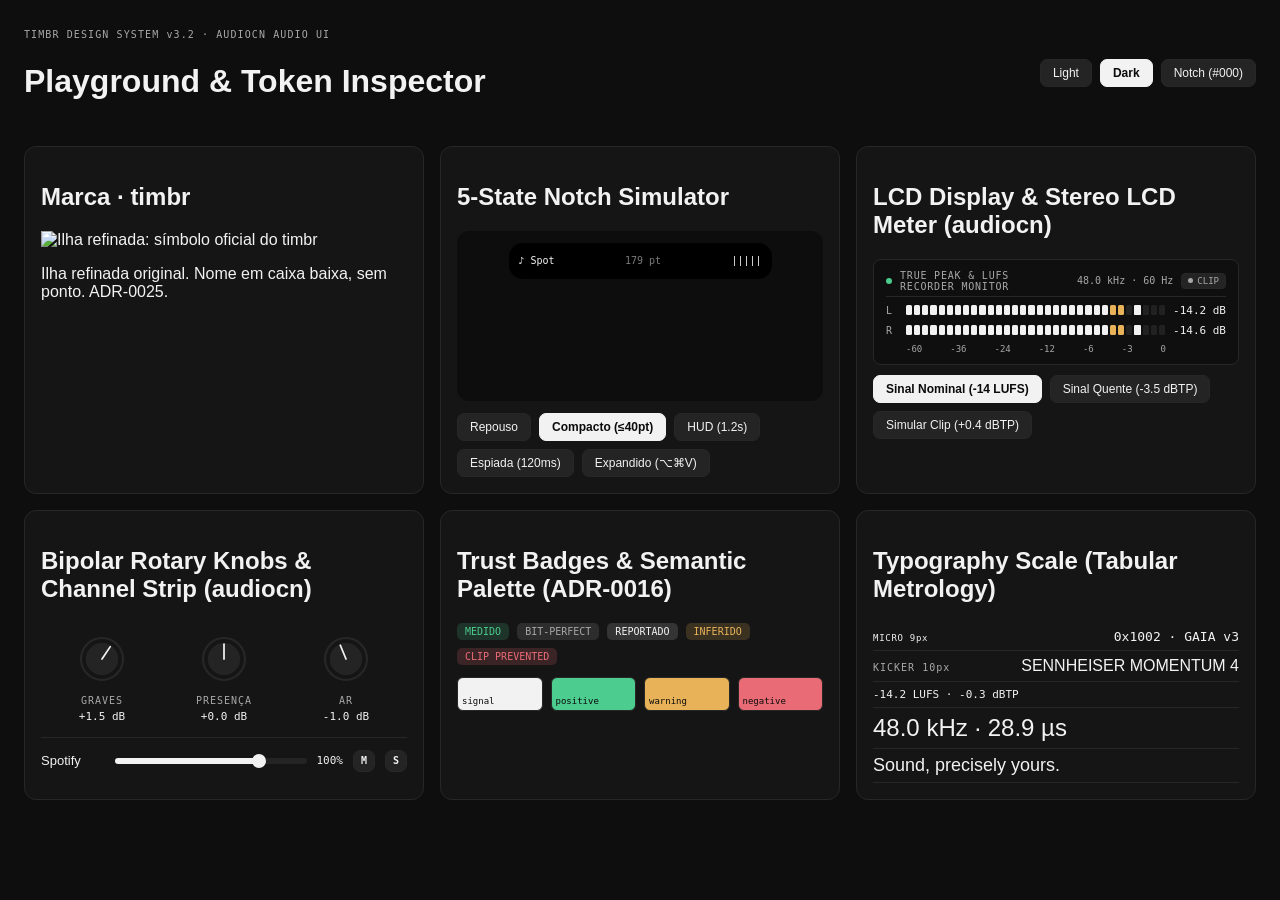
==== commit 56c06180: "docs+brand: ADR-0025 final brand, macOS 15 target check, resilience audit & public launch readiness " ====
--- a/design-system/playground/index.html
+++ b/design-system/playground/index.html
@@ -2,14 +2,15 @@
 <html lang="pt-BR" data-surface="dark">
 <head>
   <meta charset="utf-8" />
-  <title>timbr. Design System Playground v3.2 (audiocn Audio UI)</title>
+  <title>timbr Design System Playground v3.2 (audiocn Audio UI)</title>
   <link rel="stylesheet" href="../generated/tokens.css" />
   <link rel="stylesheet" href="styles.css" />
+  <link rel="icon" type="image/svg+xml" href="../../Resources/Brand/timbr-icon.svg" />
 </head>
 <body>
   <header class="topbar">
     <div>
-      <span class="eyebrow">TIMBR. DESIGN SYSTEM v3.2 · AUDIOCN AUDIO UI</span>
+      <span class="eyebrow">TIMBR DESIGN SYSTEM v3.2 · AUDIOCN AUDIO UI</span>
       <h1>Playground &amp; Token Inspector</h1>
     </div>
     <div class="surface-switch">
@@ -20,6 +21,11 @@
   </header>
 
   <main class="grid">
+    <section class="card">
+      <h2>Marca · timbr</h2>
+      <img src="../../Resources/Brand/timbr-icon.svg" width="160" height="160" alt="Ilha refinada: símbolo oficial do timbr" />
+      <p>Ilha refinada original. Nome em caixa baixa, sem ponto. ADR-0025.</p>
+    </section>
     <section class="card">
       <h2>5-State Notch Simulator</h2>
       <div class="notch-stage">
--- a/design-system/generated/tokens.css
+++ b/design-system/generated/tokens.css
@@ -51,9 +51,12 @@
   --timbre-border-hairlineNotch: 0px;
   --timbre-ease-enter: cubic-bezier(0.16, 1, 0.3, 1);
   --timbre-ease-standard: cubic-bezier(0.22, 1, 0.36, 1);
-  --timbre-ease-exit: cubic-bezier(0.7, 0, 0.84, 0);
+  --timbre-ease-exit: cubic-bezier(0.23, 1, 0.32, 1);
   --timbre-ease-inOut: cubic-bezier(0.65, 0, 0.35, 1);
   --timbre-ease-pressOut: cubic-bezier(0.23, 1, 0.32, 1);
+  --timbre-ease-fade: cubic-bezier(0.23, 1, 0.32, 1);
+  --timbre-ease-fadeOut: cubic-bezier(0.23, 1, 0.32, 1);
+  --timbre-ease-tab: cubic-bezier(0.23, 1, 0.32, 1);
   --timbre-font-sans: 'SF Pro', -apple-system, BlinkMacSystemFont, Geist, sans-serif;
   --timbre-font-mono: 'SF Mono', ui-monospace, 'Geist Mono', monospace;
   --timbre-font-serif: 'New York', ui-serif, Georgia, serif;
